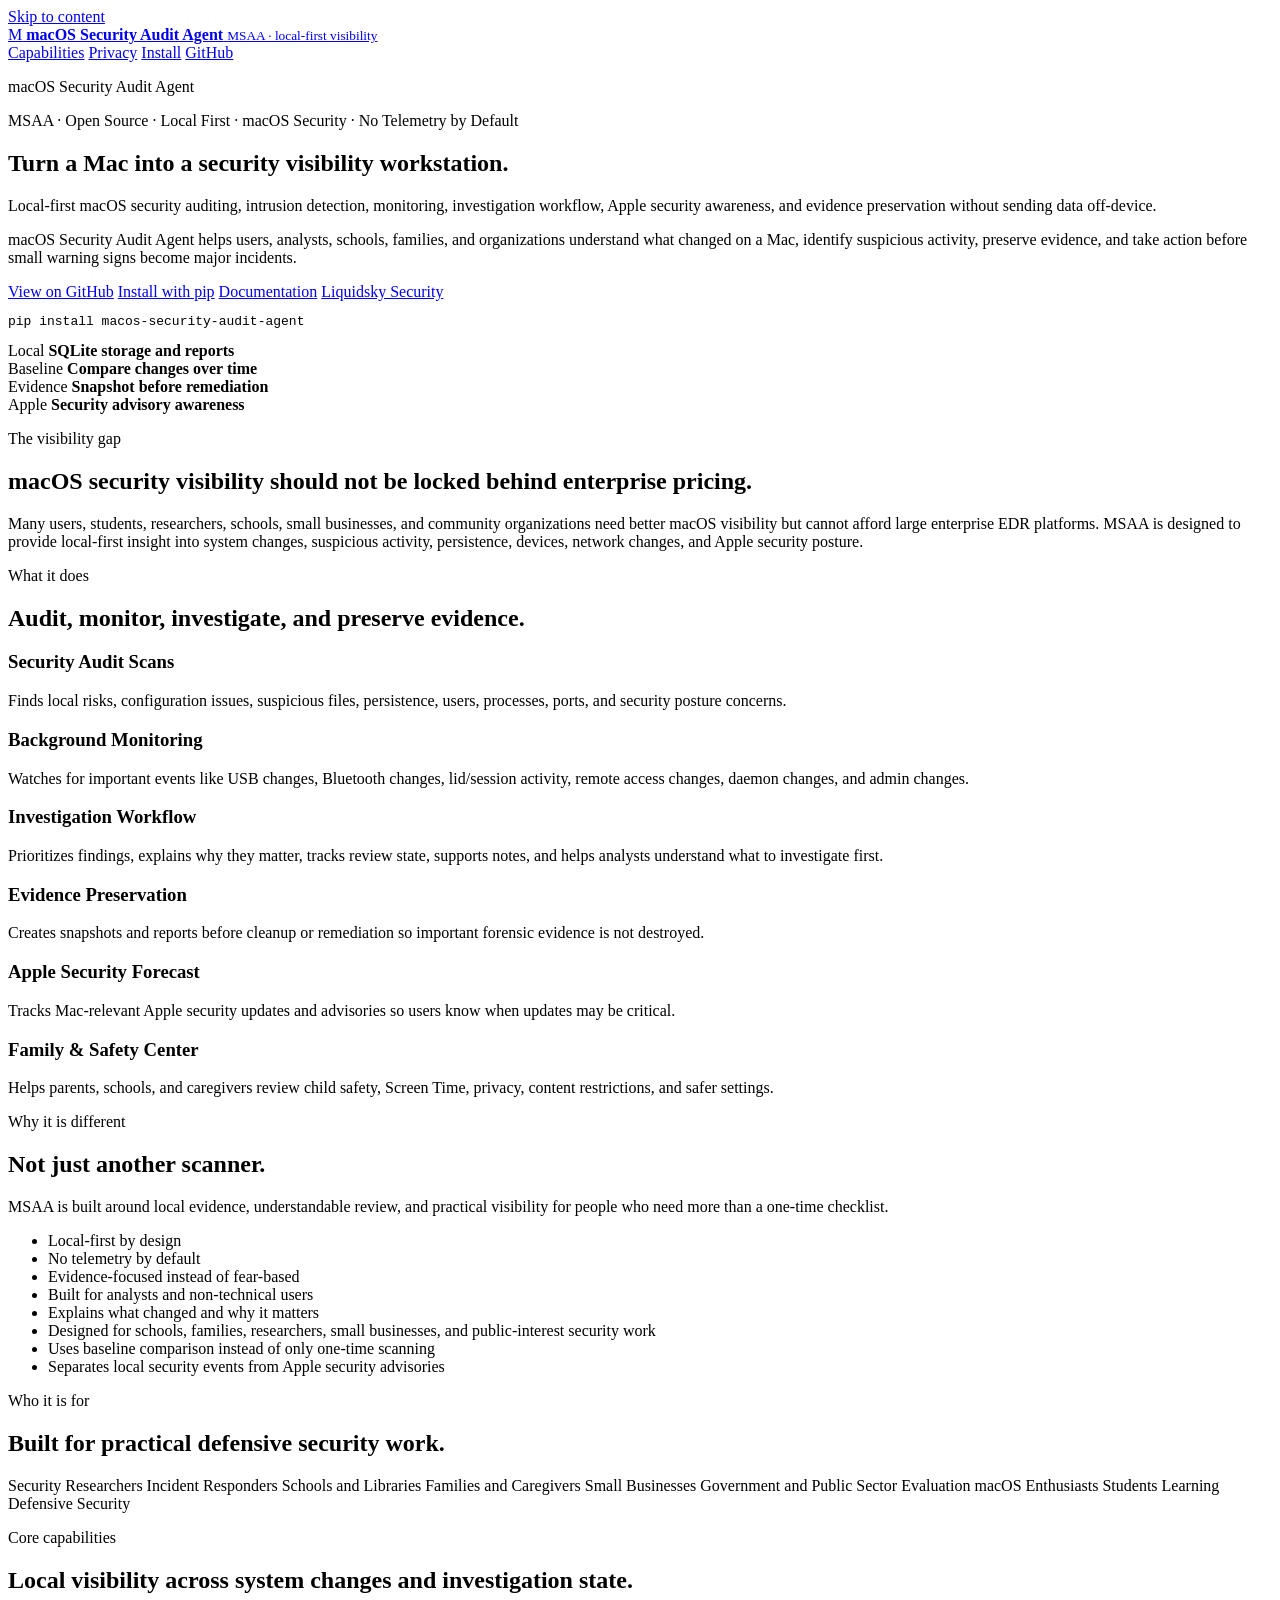
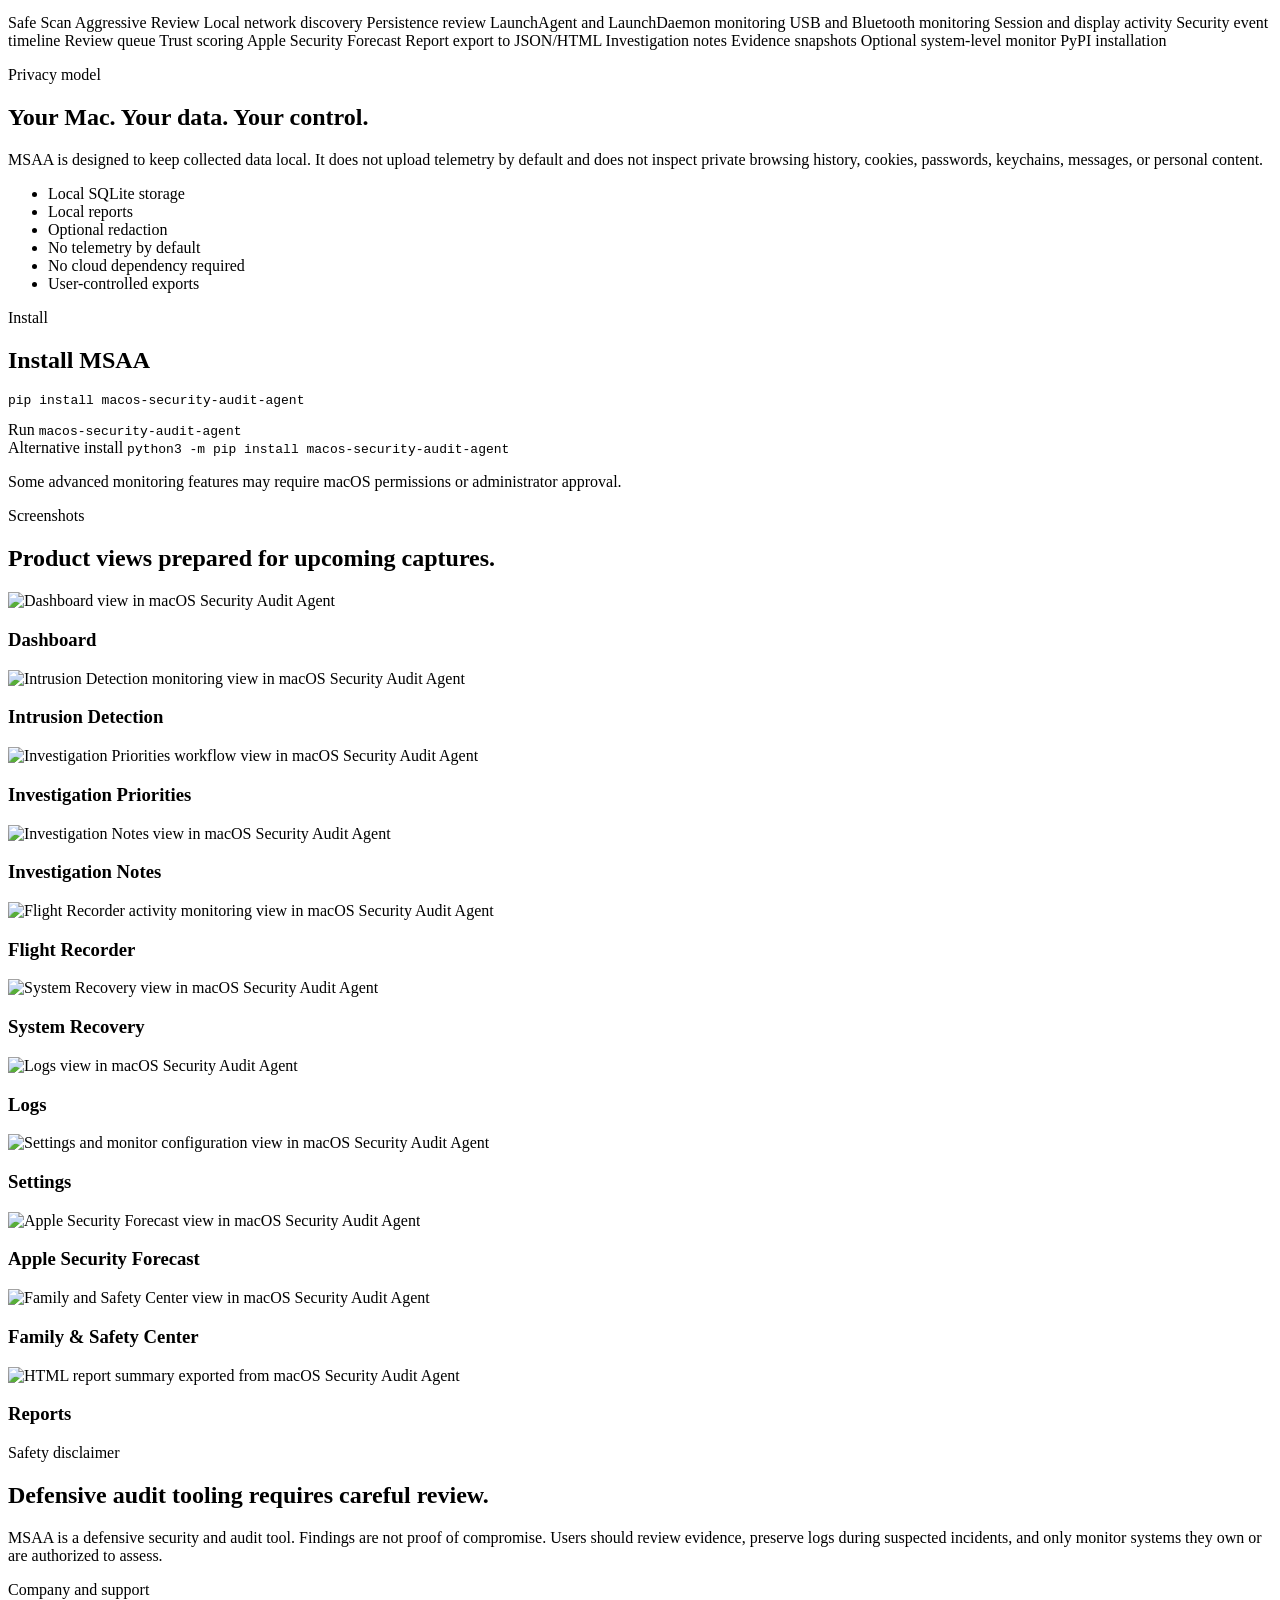
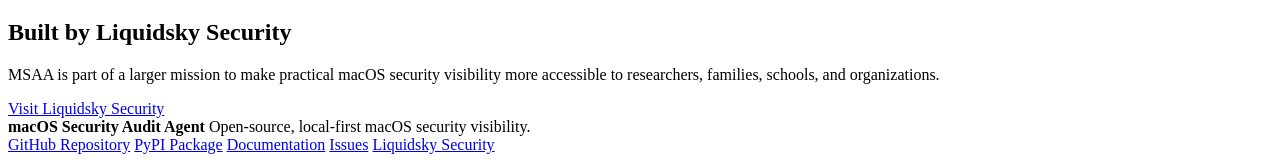
==== index.html @ 243c5421 "Add files via upload" ====
<!doctype html>
<html lang="en">
  <head>
    <meta charset="utf-8">
    <meta name="viewport" content="width=device-width, initial-scale=1">
    <title>macOS Security Audit Agent | Local-first macOS security monitoring and investigation</title>
    <meta name="description" content="macOS Security Audit Agent is an open-source local-first macOS security audit, monitoring, intrusion detection, and incident response tool for analysts, schools, families, researchers, and organizations.">
    <meta name="keywords" content="macOS security audit, macOS intrusion detection, macOS security monitoring, macOS incident response, macOS forensics, macOS EDR, Apple security forecast, Mac security tool, open source macOS security">
    <meta property="og:title" content="macOS Security Audit Agent | Local-first macOS security monitoring and investigation">
    <meta property="og:description" content="Open-source local-first macOS security audit, monitoring, intrusion detection, and investigation workflow for analysts, schools, families, researchers, and organizations.">
    <meta property="og:type" content="website">
    <meta property="og:url" content="https://fuzzlove.github.io/macOS-Audit-Agent/">
    <meta property="og:image" content="https://fuzzlove.github.io/macOS-Audit-Agent/assets/og-image-placeholder.png">
    <meta name="theme-color" content="#07111f">
    <link rel="stylesheet" href="assets/styles.css">
  </head>
  <body>
    <a class="skip-link" href="#main">Skip to content</a>

    <header class="site-header" aria-label="Primary">
      <nav class="nav">
        <a class="brand" href="#" aria-label="macOS Security Audit Agent home">
          <span class="brand-mark" aria-hidden="true">M</span>
          <span>
            <strong>macOS Security Audit Agent</strong>
            <small>MSAA · local-first visibility</small>
          </span>
        </a>
        <div class="nav-links" aria-label="Primary links">
          <a href="#capabilities">Capabilities</a>
          <a href="#privacy">Privacy</a>
          <a href="#install">Install</a>
          <a href="https://github.com/fuzzlove/macOS-Audit-Agent">GitHub</a>
        </div>
      </nav>
    </header>

    <main id="main">
      <section class="hero section">
        <div class="hero-grid">
          <div class="hero-copy">
            <p class="product-name">macOS Security Audit Agent</p>
            <p class="eyebrow">MSAA · Open Source · Local First · macOS Security · No Telemetry by Default</p>
            <h1>Turn a Mac into a security visibility workstation.</h1>
            <p class="subhook">Local-first macOS security auditing, intrusion detection, monitoring, investigation workflow, Apple security awareness, and evidence preservation without sending data off-device.</p>
            <p class="hero-text">macOS Security Audit Agent helps users, analysts, schools, families, and organizations understand what changed on a Mac, identify suspicious activity, preserve evidence, and take action before small warning signs become major incidents.</p>

            <div class="button-row" aria-label="Primary actions">
              <a class="button primary" href="https://github.com/fuzzlove/macOS-Audit-Agent">View on GitHub</a>
              <a class="button" href="#install">Install with pip</a>
              <a class="button" href="https://github.com/fuzzlove/macOS-Audit-Agent#readme">Documentation</a>
              <a class="button ghost" href="https://liquidskysecurity.com">Liquidsky Security</a>
            </div>
          </div>

          <aside class="hero-panel" aria-label="Install command and security summary">
            <div class="terminal">
              <div class="terminal-bar" aria-hidden="true">
                <span></span>
                <span></span>
                <span></span>
              </div>
              <pre><code>pip install macos-security-audit-agent</code></pre>
            </div>
            <div class="signal-grid" aria-label="Platform focus">
              <div>
                <span class="metric">Local</span>
                <strong>SQLite storage and reports</strong>
              </div>
              <div>
                <span class="metric">Baseline</span>
                <strong>Compare changes over time</strong>
              </div>
              <div>
                <span class="metric">Evidence</span>
                <strong>Snapshot before remediation</strong>
              </div>
              <div>
                <span class="metric">Apple</span>
                <strong>Security advisory awareness</strong>
              </div>
            </div>
          </aside>
        </div>
      </section>

      <section class="section problem">
        <div class="section-copy">
          <p class="section-kicker">The visibility gap</p>
          <h2>macOS security visibility should not be locked behind enterprise pricing.</h2>
          <p>Many users, students, researchers, schools, small businesses, and community organizations need better macOS visibility but cannot afford large enterprise EDR platforms. MSAA is designed to provide local-first insight into system changes, suspicious activity, persistence, devices, network changes, and Apple security posture.</p>
        </div>
      </section>

      <section class="section" id="what-it-does">
        <div class="section-heading">
          <p class="section-kicker">What it does</p>
          <h2>Audit, monitor, investigate, and preserve evidence.</h2>
        </div>
        <div class="card-grid feature-grid">
          <article class="card">
            <h3>Security Audit Scans</h3>
            <p>Finds local risks, configuration issues, suspicious files, persistence, users, processes, ports, and security posture concerns.</p>
          </article>
          <article class="card">
            <h3>Background Monitoring</h3>
            <p>Watches for important events like USB changes, Bluetooth changes, lid/session activity, remote access changes, daemon changes, and admin changes.</p>
          </article>
          <article class="card">
            <h3>Investigation Workflow</h3>
            <p>Prioritizes findings, explains why they matter, tracks review state, supports notes, and helps analysts understand what to investigate first.</p>
          </article>
          <article class="card">
            <h3>Evidence Preservation</h3>
            <p>Creates snapshots and reports before cleanup or remediation so important forensic evidence is not destroyed.</p>
          </article>
          <article class="card">
            <h3>Apple Security Forecast</h3>
            <p>Tracks Mac-relevant Apple security updates and advisories so users know when updates may be critical.</p>
          </article>
          <article class="card">
            <h3>Family &amp; Safety Center</h3>
            <p>Helps parents, schools, and caregivers review child safety, Screen Time, privacy, content restrictions, and safer settings.</p>
          </article>
        </div>
      </section>

      <section class="section split-section" id="different">
        <div class="section-copy">
          <p class="section-kicker">Why it is different</p>
          <h2>Not just another scanner.</h2>
          <p>MSAA is built around local evidence, understandable review, and practical visibility for people who need more than a one-time checklist.</p>
        </div>
        <ul class="check-list">
          <li>Local-first by design</li>
          <li>No telemetry by default</li>
          <li>Evidence-focused instead of fear-based</li>
          <li>Built for analysts and non-technical users</li>
          <li>Explains what changed and why it matters</li>
          <li>Designed for schools, families, researchers, small businesses, and public-interest security work</li>
          <li>Uses baseline comparison instead of only one-time scanning</li>
          <li>Separates local security events from Apple security advisories</li>
        </ul>
      </section>

      <section class="section" id="use-cases">
        <div class="section-heading">
          <p class="section-kicker">Who it is for</p>
          <h2>Built for practical defensive security work.</h2>
        </div>
        <div class="use-case-grid">
          <span>Security Researchers</span>
          <span>Incident Responders</span>
          <span>Schools and Libraries</span>
          <span>Families and Caregivers</span>
          <span>Small Businesses</span>
          <span>Government and Public Sector Evaluation</span>
          <span>macOS Enthusiasts</span>
          <span>Students Learning Defensive Security</span>
        </div>
      </section>

      <section class="section capabilities" id="capabilities">
        <div class="section-heading">
          <p class="section-kicker">Core capabilities</p>
          <h2>Local visibility across system changes and investigation state.</h2>
        </div>
        <div class="capability-list">
          <span>Safe Scan</span>
          <span>Aggressive Review</span>
          <span>Local network discovery</span>
          <span>Persistence review</span>
          <span>LaunchAgent and LaunchDaemon monitoring</span>
          <span>USB and Bluetooth monitoring</span>
          <span>Session and display activity</span>
          <span>Security event timeline</span>
          <span>Review queue</span>
          <span>Trust scoring</span>
          <span>Apple Security Forecast</span>
          <span>Report export to JSON/HTML</span>
          <span>Investigation notes</span>
          <span>Evidence snapshots</span>
          <span>Optional system-level monitor</span>
          <span>PyPI installation</span>
        </div>
      </section>

      <section class="section privacy" id="privacy">
        <div class="section-copy">
          <p class="section-kicker">Privacy model</p>
          <h2>Your Mac. Your data. Your control.</h2>
          <p>MSAA is designed to keep collected data local. It does not upload telemetry by default and does not inspect private browsing history, cookies, passwords, keychains, messages, or personal content.</p>
        </div>
        <ul class="privacy-list" aria-label="Privacy features">
          <li>Local SQLite storage</li>
          <li>Local reports</li>
          <li>Optional redaction</li>
          <li>No telemetry by default</li>
          <li>No cloud dependency required</li>
          <li>User-controlled exports</li>
        </ul>
      </section>

      <section class="section install" id="install">
        <div class="section-heading">
          <p class="section-kicker">Install</p>
          <h2>Install MSAA</h2>
        </div>
        <div class="install-grid">
          <div class="terminal large">
            <div class="terminal-bar" aria-hidden="true">
              <span></span>
              <span></span>
              <span></span>
            </div>
            <pre><code>pip install macos-security-audit-agent</code></pre>
          </div>
          <div class="command-stack">
            <div>
              <span>Run</span>
              <code>macos-security-audit-agent</code>
            </div>
            <div>
              <span>Alternative install</span>
              <code>python3 -m pip install macos-security-audit-agent</code>
            </div>
            <p>Some advanced monitoring features may require macOS permissions or administrator approval.</p>
          </div>
        </div>
      </section>

      <section class="section" id="screenshots">
        <div class="section-heading">
          <p class="section-kicker">Screenshots</p>
          <h2>Product views prepared for upcoming captures.</h2>
        </div>
        <div class="screenshot-grid">
          <article class="screenshot-card">
            <div class="screenshot-frame real-shot">
              <img src="assets/images/dashboard.png" alt="Dashboard view in macOS Security Audit Agent">
            </div>
            <h3>Dashboard</h3>
          </article>
          <article class="screenshot-card">
            <div class="screenshot-frame real-shot">
              <img src="assets/images/intrusion-detection.png" alt="Intrusion Detection monitoring view in macOS Security Audit Agent">
            </div>
            <h3>Intrusion Detection</h3>
          </article>
          <article class="screenshot-card">
            <div class="screenshot-frame real-shot">
              <img src="assets/images/investigation-priorities.png" alt="Investigation Priorities workflow view in macOS Security Audit Agent">
            </div>
            <h3>Investigation Priorities</h3>
          </article>
          <article class="screenshot-card">
            <div class="screenshot-frame real-shot">
              <img src="assets/images/investigation-notes.png" alt="Investigation Notes view in macOS Security Audit Agent">
            </div>
            <h3>Investigation Notes</h3>
          </article>
          <article class="screenshot-card">
            <div class="screenshot-frame real-shot">
              <img src="assets/images/flight-recorder.png" alt="Flight Recorder activity monitoring view in macOS Security Audit Agent">
            </div>
            <h3>Flight Recorder</h3>
          </article>
          <article class="screenshot-card">
            <div class="screenshot-frame real-shot">
              <img src="assets/images/system-recovery.png" alt="System Recovery view in macOS Security Audit Agent">
            </div>
            <h3>System Recovery</h3>
          </article>
          <article class="screenshot-card">
            <div class="screenshot-frame real-shot">
              <img src="assets/images/logs.png" alt="Logs view in macOS Security Audit Agent">
            </div>
            <h3>Logs</h3>
          </article>
          <article class="screenshot-card">
            <div class="screenshot-frame real-shot">
              <img src="assets/images/settings.png" alt="Settings and monitor configuration view in macOS Security Audit Agent">
            </div>
            <h3>Settings</h3>
          </article>
          <article class="screenshot-card">
            <div class="screenshot-frame real-shot">
              <img src="assets/images/apple-security-forecast.png" alt="Apple Security Forecast view in macOS Security Audit Agent">
            </div>
            <h3>Apple Security Forecast</h3>
          </article>
          <article class="screenshot-card">
            <div class="screenshot-frame real-shot">
              <img src="assets/images/family-safety-center.png" alt="Family and Safety Center view in macOS Security Audit Agent">
            </div>
            <h3>Family &amp; Safety Center</h3>
          </article>
          <article class="screenshot-card">
            <div class="screenshot-frame real-shot">
              <img src="assets/images/report.png" alt="HTML report summary exported from macOS Security Audit Agent">
            </div>
            <h3>Reports</h3>
          </article>
        </div>
      </section>

      <section class="section disclaimer" id="safety">
        <div>
          <p class="section-kicker">Safety disclaimer</p>
          <h2>Defensive audit tooling requires careful review.</h2>
        </div>
        <p>MSAA is a defensive security and audit tool. Findings are not proof of compromise. Users should review evidence, preserve logs during suspected incidents, and only monitor systems they own or are authorized to assess.</p>
      </section>

      <section class="section company">
        <div class="section-copy">
          <p class="section-kicker">Company and support</p>
          <h2>Built by Liquidsky Security</h2>
          <p>MSAA is part of a larger mission to make practical macOS security visibility more accessible to researchers, families, schools, and organizations.</p>
          <a class="button primary" href="https://liquidskysecurity.com">Visit Liquidsky Security</a>
        </div>
      </section>
    </main>

    <footer class="footer">
      <div>
        <strong>macOS Security Audit Agent</strong>
        <span>Open-source, local-first macOS security visibility.</span>
      </div>
      <nav aria-label="Footer links">
        <a href="https://github.com/fuzzlove/macOS-Audit-Agent">GitHub Repository</a>
        <a href="https://pypi.org/project/macos-security-audit-agent/">PyPI Package</a>
        <a href="https://github.com/fuzzlove/macOS-Audit-Agent#readme">Documentation</a>
        <a href="https://github.com/fuzzlove/macOS-Audit-Agent/issues">Issues</a>
        <a href="https://liquidskysecurity.com">Liquidsky Security</a>
      </nav>
    </footer>
  </body>
</html>
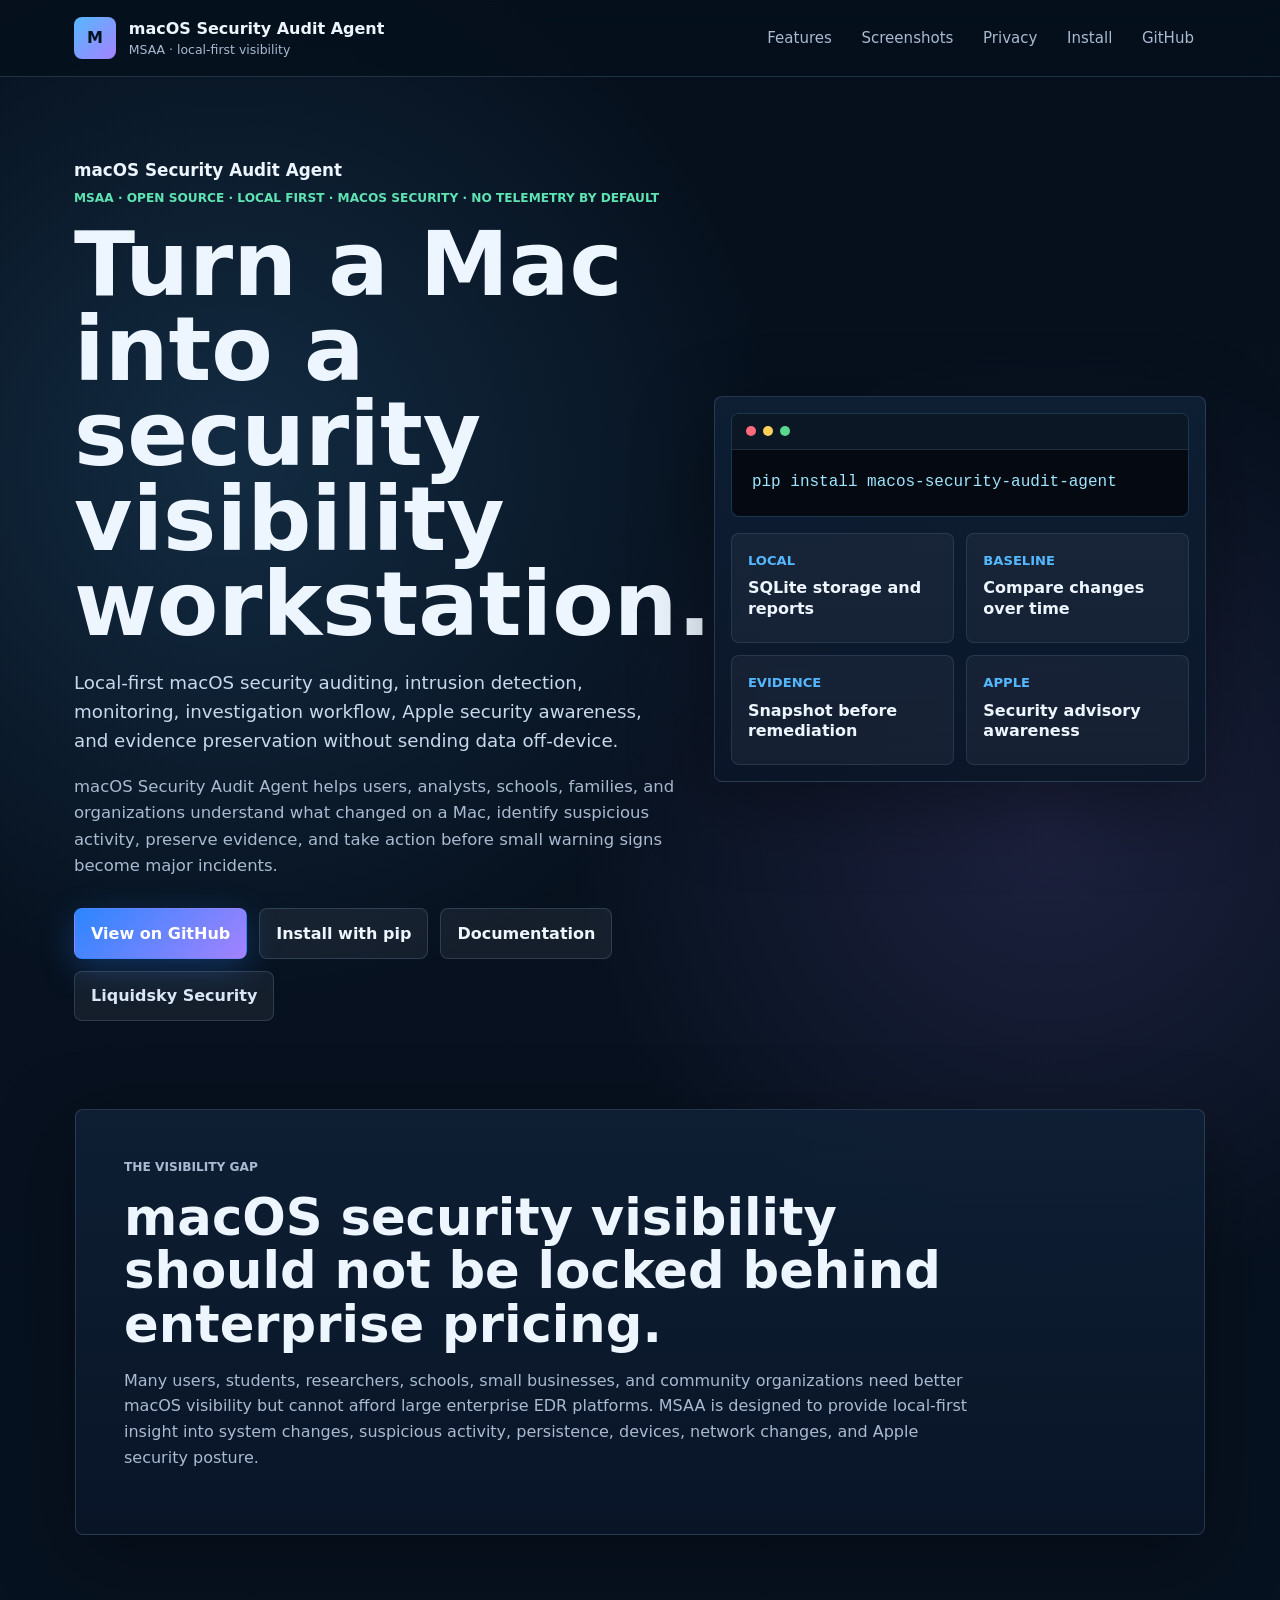
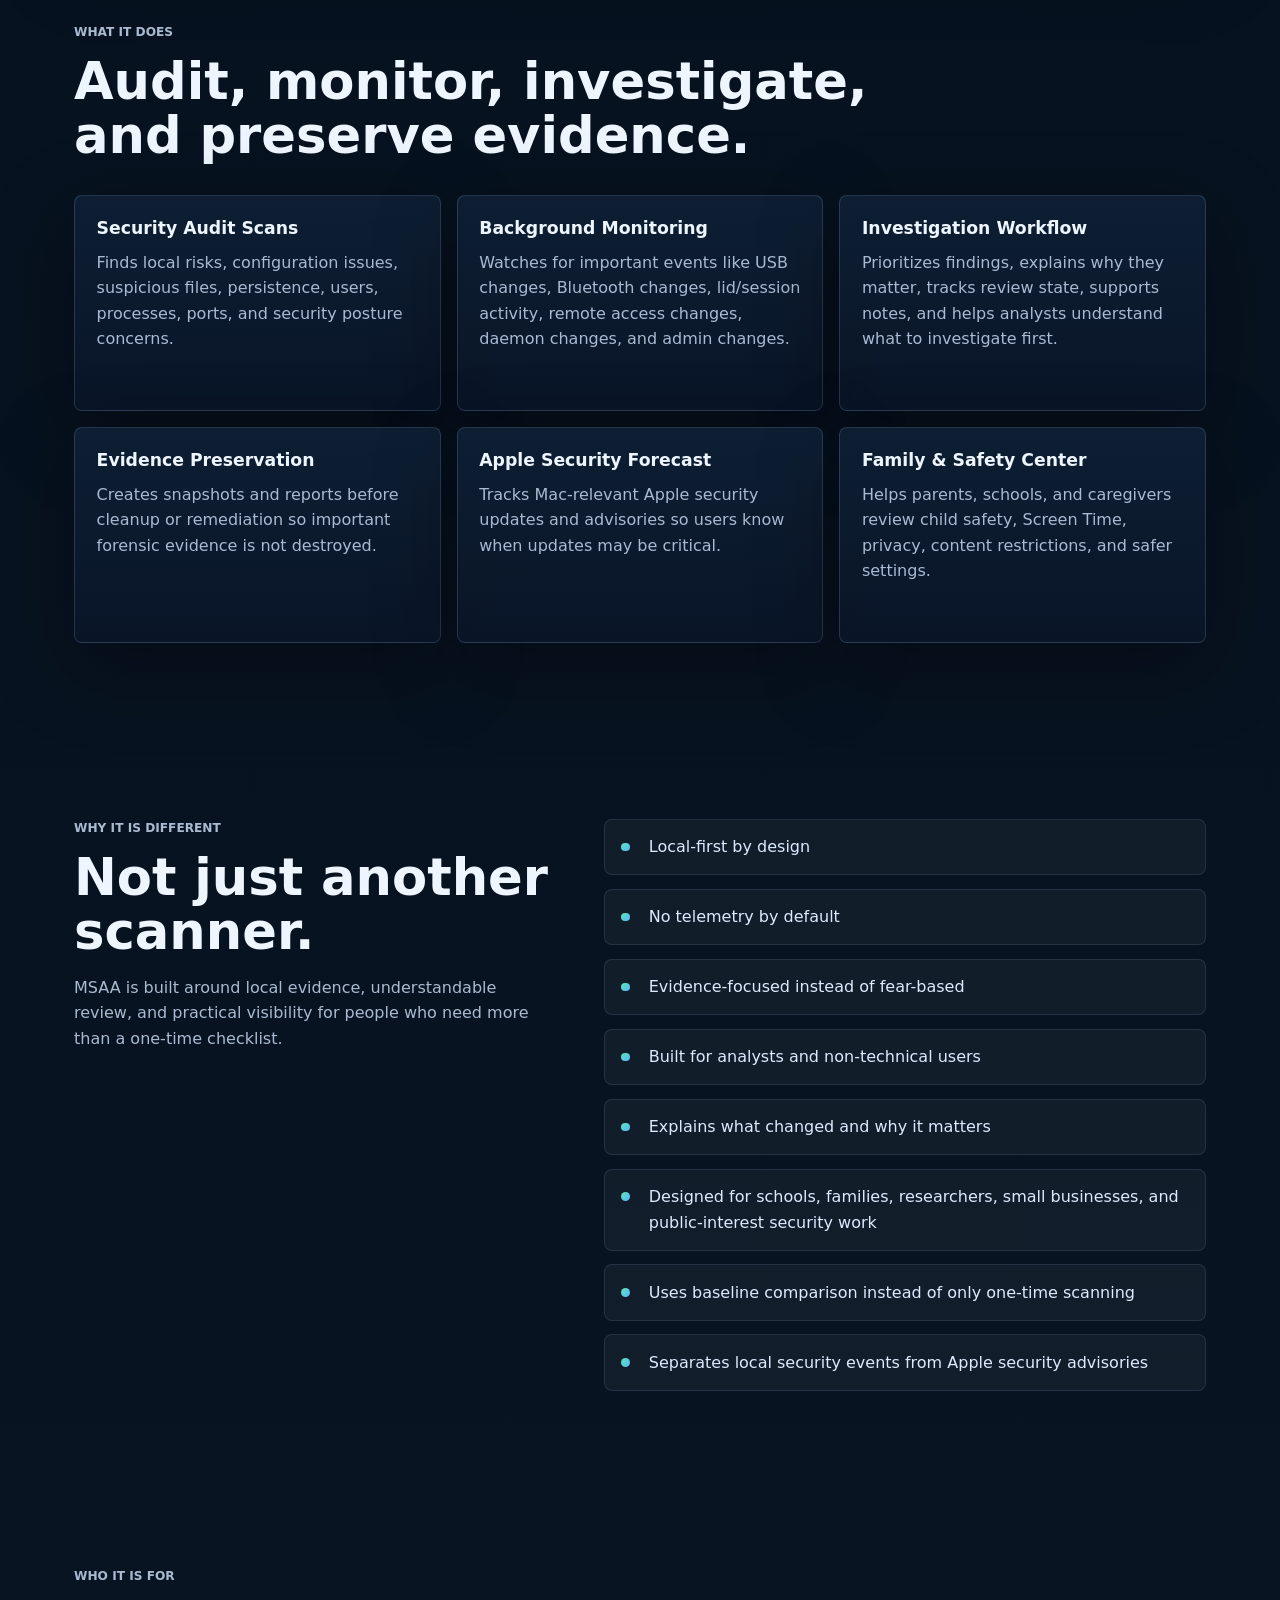
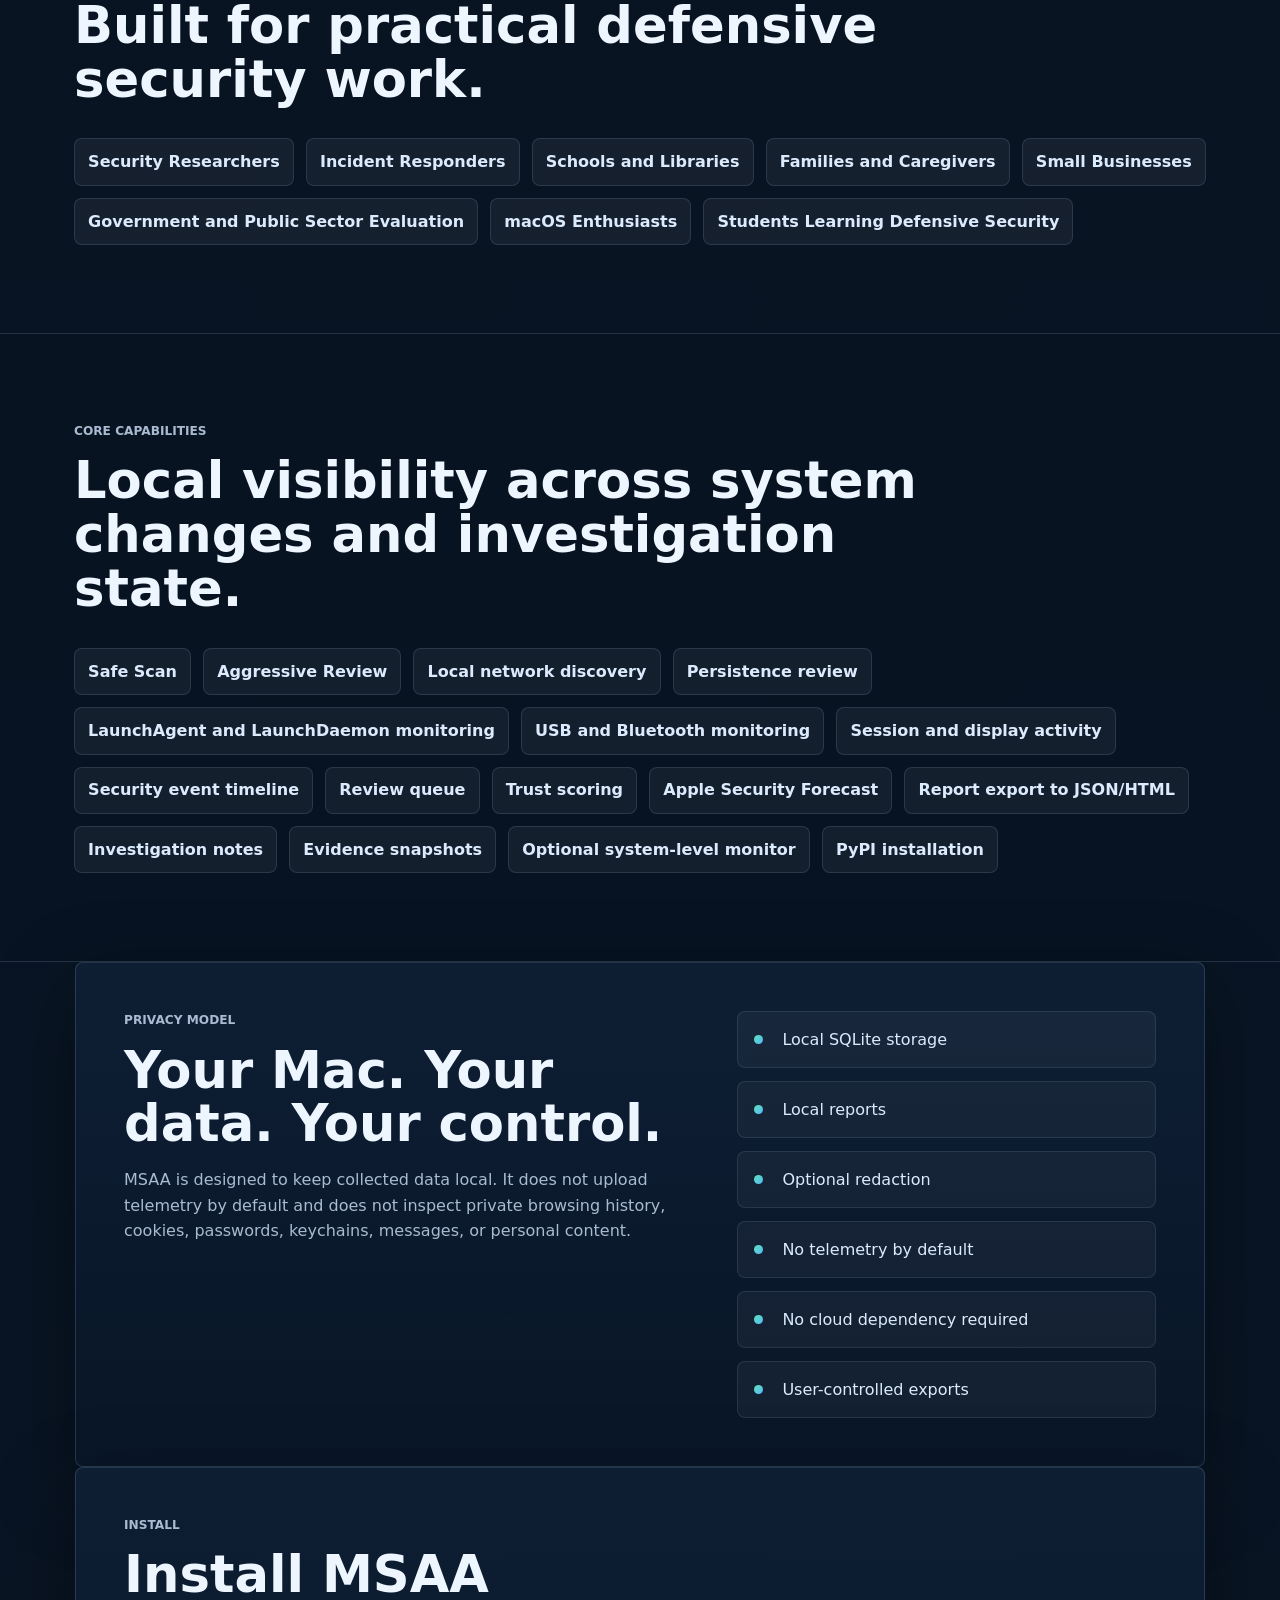
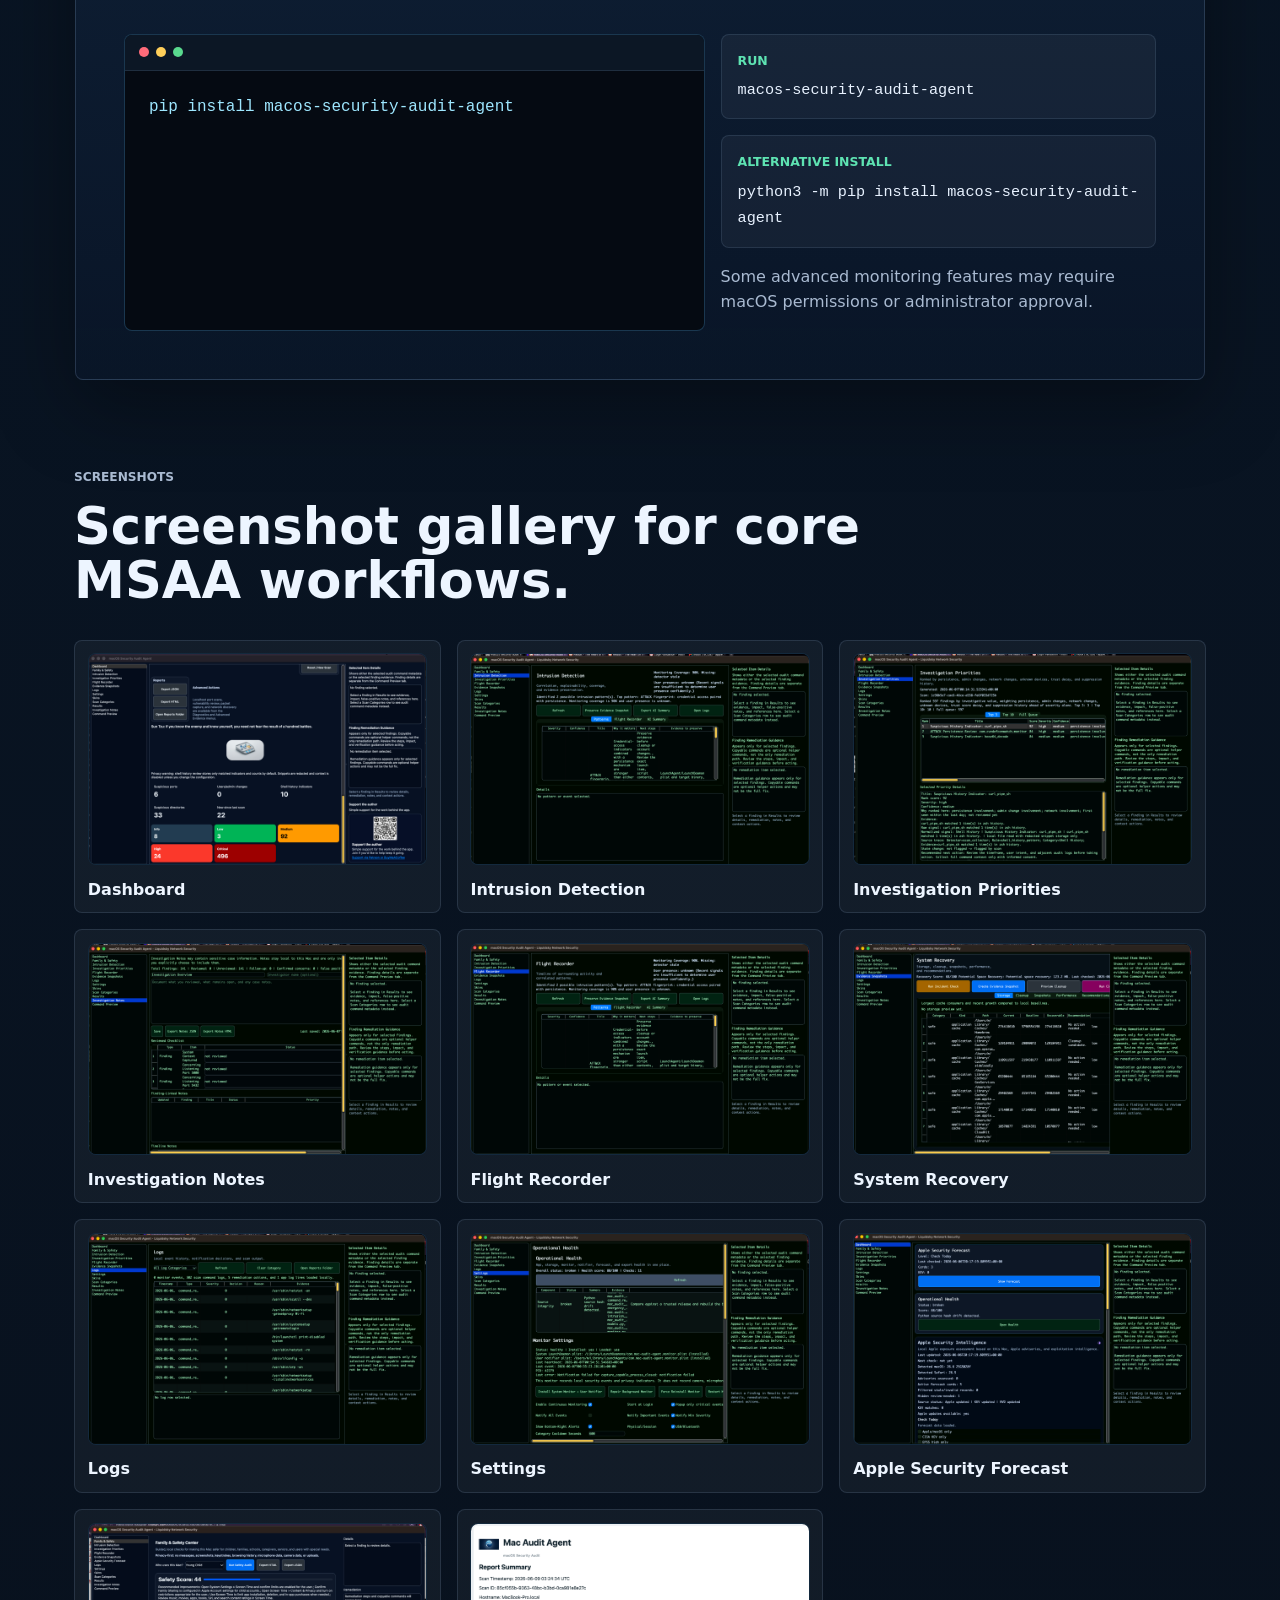
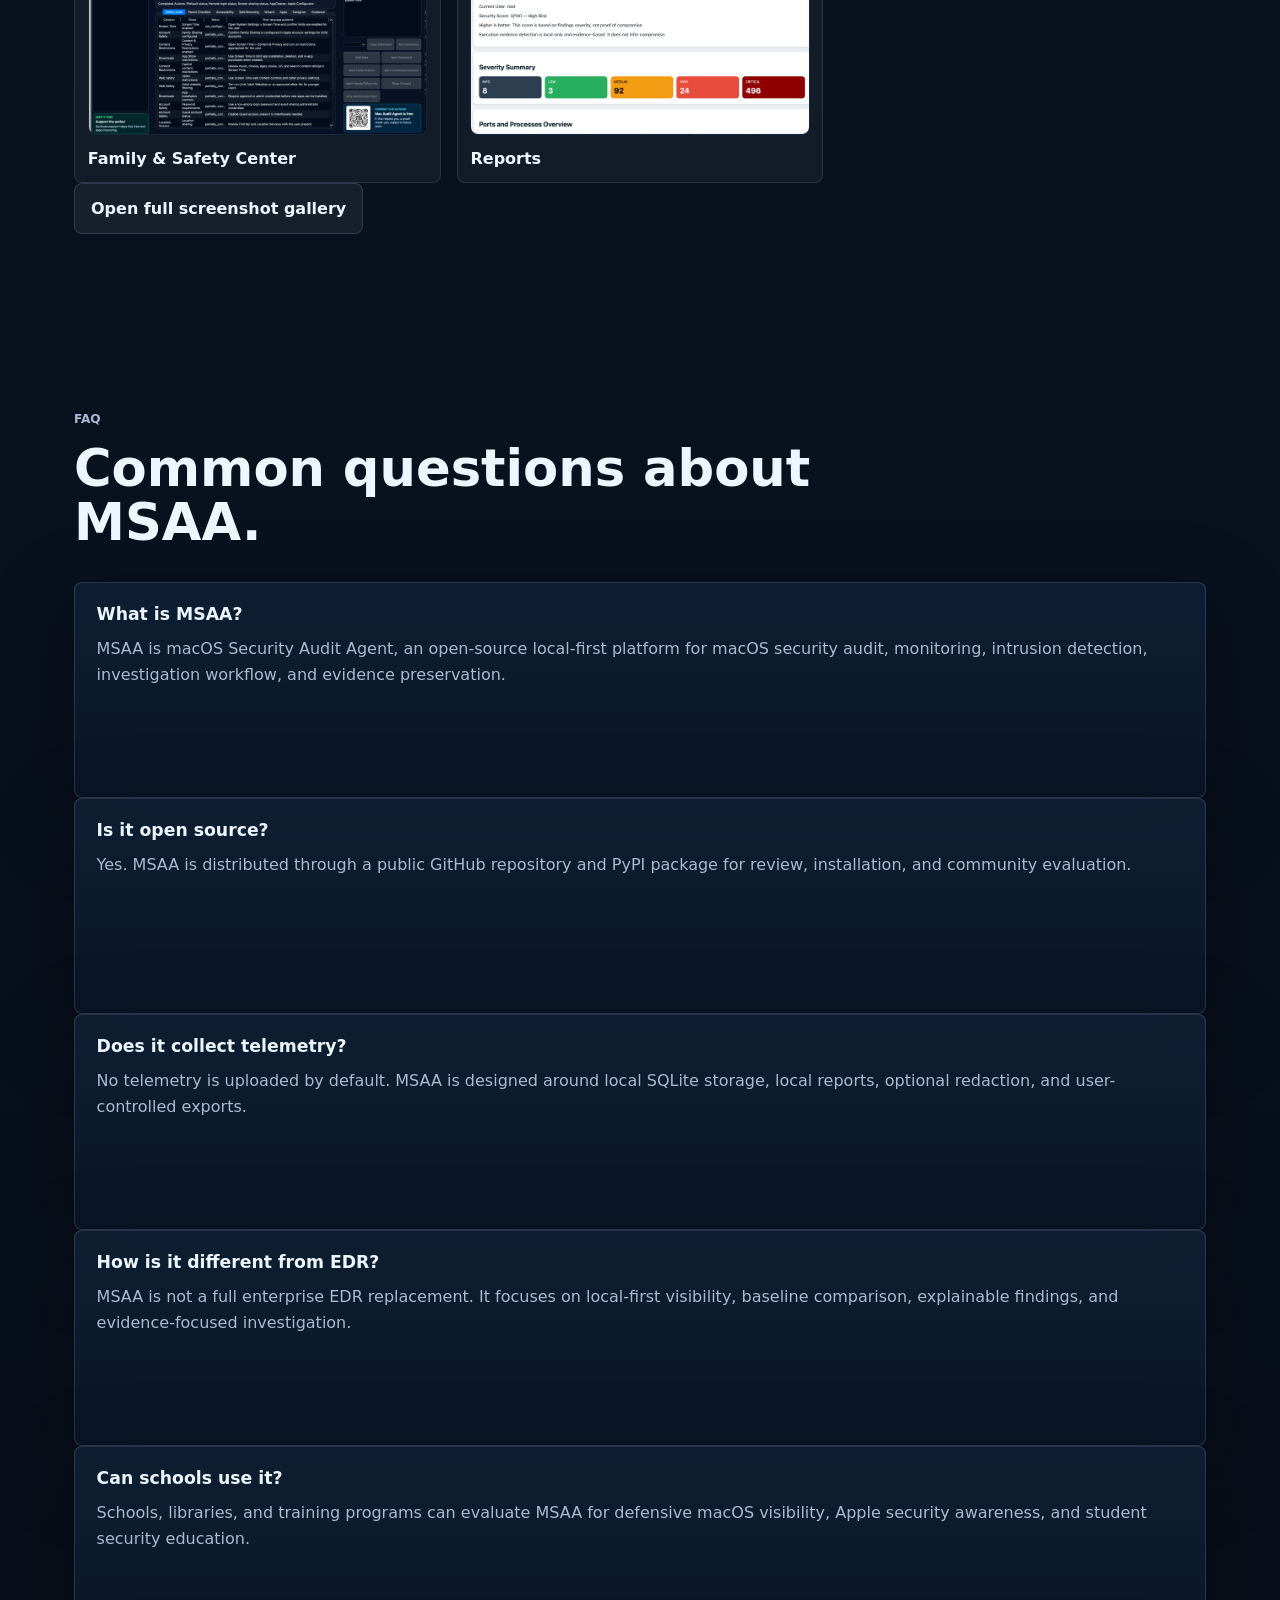
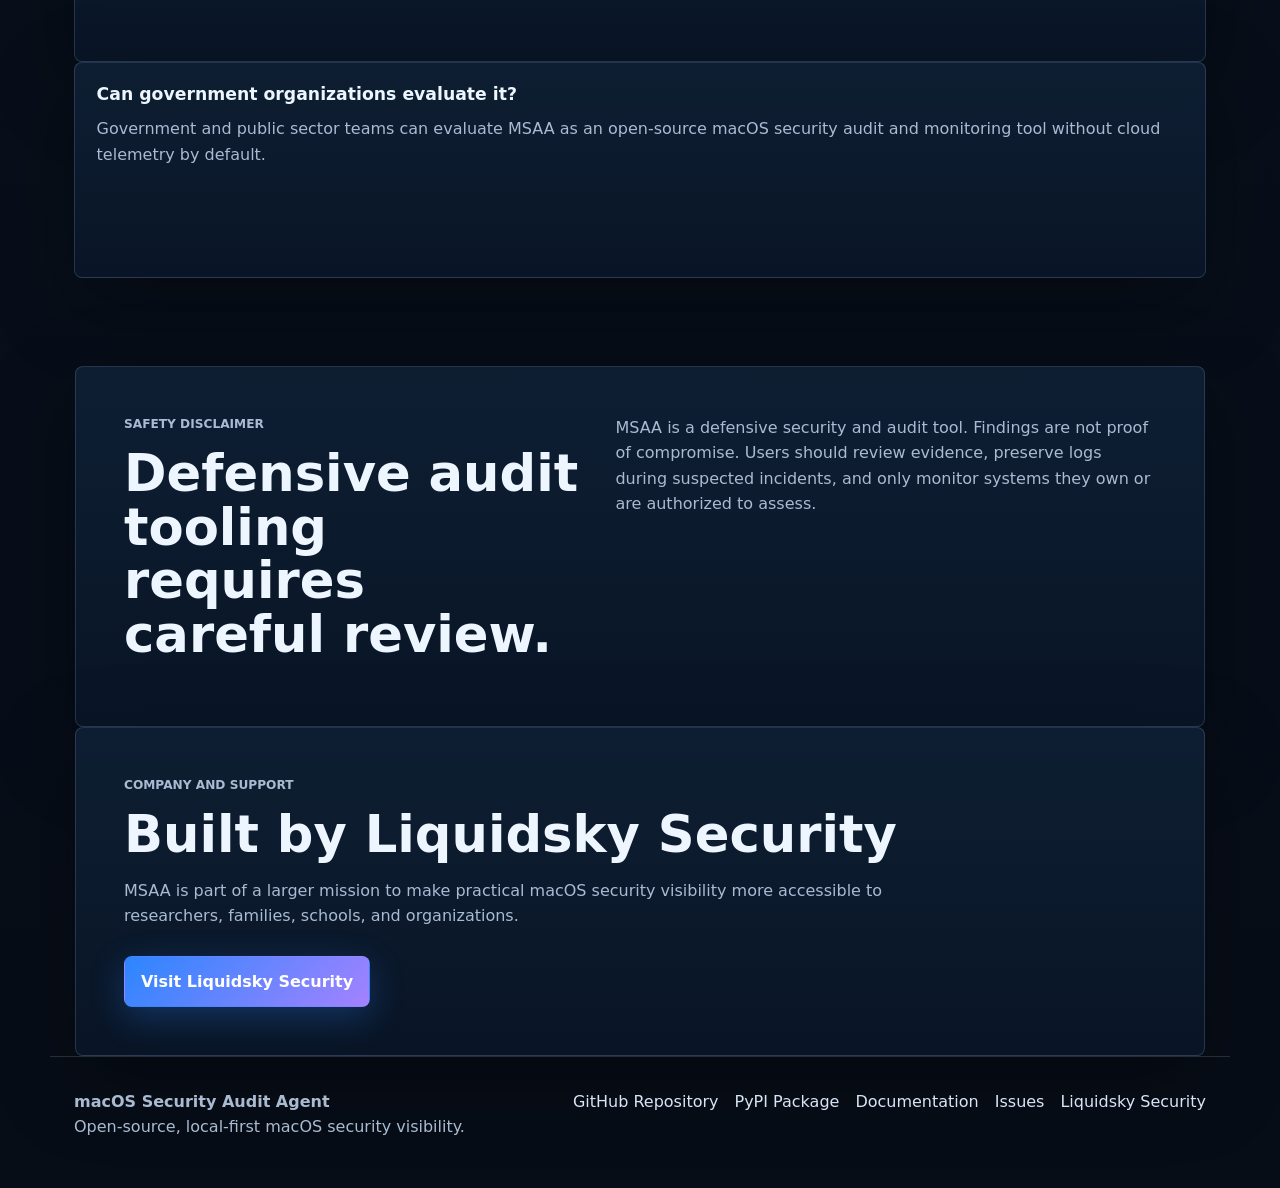
==== commit f506cb46: "Add files via upload" ====
--- a/index.html
+++ b/index.html
@@ -5,14 +5,105 @@
     <meta name="viewport" content="width=device-width, initial-scale=1">
     <title>macOS Security Audit Agent | Local-first macOS security monitoring and investigation</title>
     <meta name="description" content="macOS Security Audit Agent is an open-source local-first macOS security audit, monitoring, intrusion detection, and incident response tool for analysts, schools, families, researchers, and organizations.">
-    <meta name="keywords" content="macOS security audit, macOS intrusion detection, macOS security monitoring, macOS incident response, macOS forensics, macOS EDR, Apple security forecast, Mac security tool, open source macOS security">
+    <meta name="keywords" content="macOS intrusion detection, macOS security monitoring, macOS security audit, macOS incident response, macOS EDR alternative, Apple security monitoring, macOS persistence detection, macOS forensics, Apple security forecast, Mac security tool, open source macOS security">
+    <link rel="canonical" href="https://fuzzlove.github.io/macOS-Audit-Agent/">
     <meta property="og:title" content="macOS Security Audit Agent | Local-first macOS security monitoring and investigation">
     <meta property="og:description" content="Open-source local-first macOS security audit, monitoring, intrusion detection, and investigation workflow for analysts, schools, families, researchers, and organizations.">
     <meta property="og:type" content="website">
     <meta property="og:url" content="https://fuzzlove.github.io/macOS-Audit-Agent/">
-    <meta property="og:image" content="https://fuzzlove.github.io/macOS-Audit-Agent/assets/og-image-placeholder.png">
+    <meta property="og:image" content="https://fuzzlove.github.io/macOS-Audit-Agent/assets/images/dashboard.png">
+    <meta property="og:site_name" content="macOS Security Audit Agent">
+    <meta name="twitter:card" content="summary_large_image">
+    <meta name="twitter:title" content="macOS Security Audit Agent | Local-first macOS security monitoring and investigation">
+    <meta name="twitter:description" content="Turn a Mac into a security visibility workstation with open-source macOS auditing, monitoring, investigation, and evidence preservation.">
+    <meta name="twitter:image" content="https://fuzzlove.github.io/macOS-Audit-Agent/assets/images/dashboard.png">
     <meta name="theme-color" content="#07111f">
     <link rel="stylesheet" href="assets/styles.css">
+    <script type="application/ld+json">
+      {
+        "@context": "https://schema.org",
+        "@type": "SoftwareApplication",
+        "name": "macOS Security Audit Agent",
+        "alternateName": "MSAA",
+        "applicationCategory": "SecurityApplication",
+        "operatingSystem": "macOS",
+        "softwareVersion": "Open source",
+        "description": "macOS Security Audit Agent is an open-source local-first macOS security audit, monitoring, intrusion detection, and incident response tool for analysts, schools, families, researchers, and organizations.",
+        "url": "https://fuzzlove.github.io/macOS-Audit-Agent/",
+        "downloadUrl": "https://pypi.org/project/macos-security-audit-agent/",
+        "installUrl": "https://pypi.org/project/macos-security-audit-agent/",
+        "codeRepository": "https://github.com/fuzzlove/macOS-Audit-Agent",
+        "image": "https://fuzzlove.github.io/macOS-Audit-Agent/assets/images/dashboard.png",
+        "isAccessibleForFree": true,
+        "license": "https://github.com/fuzzlove/macOS-Audit-Agent",
+        "publisher": {
+          "@type": "Organization",
+          "name": "Liquidsky Security",
+          "url": "https://liquidskysecurity.com"
+        },
+        "offers": {
+          "@type": "Offer",
+          "price": "0",
+          "priceCurrency": "USD"
+        }
+      }
+    </script>
+    <script type="application/ld+json">
+      {
+        "@context": "https://schema.org",
+        "@type": "FAQPage",
+        "mainEntity": [
+          {
+            "@type": "Question",
+            "name": "What is MSAA?",
+            "acceptedAnswer": {
+              "@type": "Answer",
+              "text": "MSAA, or macOS Security Audit Agent, is an open-source local-first platform for macOS security auditing, monitoring, intrusion detection, investigation workflow, and evidence preservation."
+            }
+          },
+          {
+            "@type": "Question",
+            "name": "Is it open source?",
+            "acceptedAnswer": {
+              "@type": "Answer",
+              "text": "Yes. MSAA is published as an open-source project with a public GitHub repository and PyPI package."
+            }
+          },
+          {
+            "@type": "Question",
+            "name": "Does it collect telemetry?",
+            "acceptedAnswer": {
+              "@type": "Answer",
+              "text": "MSAA is local-first and does not upload telemetry by default. Reports, notes, and local storage remain under user control."
+            }
+          },
+          {
+            "@type": "Question",
+            "name": "How is it different from EDR?",
+            "acceptedAnswer": {
+              "@type": "Answer",
+              "text": "MSAA is not positioned as a full enterprise EDR replacement. It focuses on local-first visibility, baseline comparison, explainable findings, evidence snapshots, and practical investigation workflows."
+            }
+          },
+          {
+            "@type": "Question",
+            "name": "Can schools use it?",
+            "acceptedAnswer": {
+              "@type": "Answer",
+              "text": "Schools, libraries, and learning programs can evaluate MSAA for defensive macOS security visibility, safety review, and student security education on systems they own or are authorized to assess."
+            }
+          },
+          {
+            "@type": "Question",
+            "name": "Can government organizations evaluate it?",
+            "acceptedAnswer": {
+              "@type": "Answer",
+              "text": "Government and public sector teams can evaluate MSAA as an open-source, local-first macOS audit and monitoring tool without a cloud telemetry dependency by default."
+            }
+          }
+        ]
+      }
+    </script>
   </head>
   <body>
     <a class="skip-link" href="#main">Skip to content</a>
@@ -27,9 +118,10 @@
           </span>
         </a>
         <div class="nav-links" aria-label="Primary links">
-          <a href="#capabilities">Capabilities</a>
-          <a href="#privacy">Privacy</a>
-          <a href="#install">Install</a>
+          <a href="features.html">Features</a>
+          <a href="screenshots.html">Screenshots</a>
+          <a href="privacy.html">Privacy</a>
+          <a href="install.html">Install</a>
           <a href="https://github.com/fuzzlove/macOS-Audit-Agent">GitHub</a>
         </div>
       </nav>
@@ -232,7 +324,7 @@
       <section class="section" id="screenshots">
         <div class="section-heading">
           <p class="section-kicker">Screenshots</p>
-          <h2>Product views prepared for upcoming captures.</h2>
+          <h2>Screenshot gallery for core MSAA workflows.</h2>
         </div>
         <div class="screenshot-grid">
           <article class="screenshot-card">
@@ -300,6 +392,42 @@
               <img src="assets/images/report.png" alt="HTML report summary exported from macOS Security Audit Agent">
             </div>
             <h3>Reports</h3>
+          </article>
+        </div>
+        <div class="section-action">
+          <a class="button" href="screenshots.html">Open full screenshot gallery</a>
+        </div>
+      </section>
+
+      <section class="section faq" id="faq">
+        <div class="section-heading">
+          <p class="section-kicker">FAQ</p>
+          <h2>Common questions about MSAA.</h2>
+        </div>
+        <div class="faq-grid">
+          <article class="card">
+            <h3>What is MSAA?</h3>
+            <p>MSAA is macOS Security Audit Agent, an open-source local-first platform for macOS security audit, monitoring, intrusion detection, investigation workflow, and evidence preservation.</p>
+          </article>
+          <article class="card">
+            <h3>Is it open source?</h3>
+            <p>Yes. MSAA is distributed through a public GitHub repository and PyPI package for review, installation, and community evaluation.</p>
+          </article>
+          <article class="card">
+            <h3>Does it collect telemetry?</h3>
+            <p>No telemetry is uploaded by default. MSAA is designed around local SQLite storage, local reports, optional redaction, and user-controlled exports.</p>
+          </article>
+          <article class="card">
+            <h3>How is it different from EDR?</h3>
+            <p>MSAA is not a full enterprise EDR replacement. It focuses on local-first visibility, baseline comparison, explainable findings, and evidence-focused investigation.</p>
+          </article>
+          <article class="card">
+            <h3>Can schools use it?</h3>
+            <p>Schools, libraries, and training programs can evaluate MSAA for defensive macOS visibility, Apple security awareness, and student security education.</p>
+          </article>
+          <article class="card">
+            <h3>Can government organizations evaluate it?</h3>
+            <p>Government and public sector teams can evaluate MSAA as an open-source macOS security audit and monitoring tool without cloud telemetry by default.</p>
           </article>
         </div>
       </section>
--- a/assets/styles.css
+++ b/assets/styles.css
@@ -0,0 +1,678 @@
+:root {
+  color-scheme: dark;
+  --bg: #06101d;
+  --bg-2: #0a1628;
+  --panel: #0f2035;
+  --panel-2: #122842;
+  --line: rgba(151, 180, 219, 0.2);
+  --text: #edf5ff;
+  --muted: #a9bad1;
+  --soft: #d7e5f7;
+  --blue: #55b8ff;
+  --blue-2: #2b86ff;
+  --violet: #a482ff;
+  --green: #5ee3b2;
+  --shadow: 0 24px 80px rgba(0, 0, 0, 0.35);
+}
+
+* {
+  box-sizing: border-box;
+}
+
+html {
+  scroll-behavior: smooth;
+}
+
+body {
+  margin: 0;
+  background:
+    radial-gradient(circle at 18% 5%, rgba(85, 184, 255, 0.16), transparent 34rem),
+    radial-gradient(circle at 82% 9%, rgba(164, 130, 255, 0.14), transparent 30rem),
+    linear-gradient(180deg, #06101d 0%, #091524 48%, #070d17 100%);
+  color: var(--text);
+  font-family: Inter, ui-sans-serif, system-ui, -apple-system, BlinkMacSystemFont, "Segoe UI", sans-serif;
+  line-height: 1.6;
+  min-width: 320px;
+}
+
+a {
+  color: inherit;
+  text-decoration: none;
+}
+
+.skip-link {
+  background: var(--text);
+  color: var(--bg);
+  left: 1rem;
+  padding: 0.65rem 0.9rem;
+  position: absolute;
+  top: -4rem;
+  z-index: 10;
+}
+
+.skip-link:focus {
+  top: 1rem;
+}
+
+.site-header {
+  backdrop-filter: blur(18px);
+  background: rgba(6, 16, 29, 0.82);
+  border-bottom: 1px solid var(--line);
+  position: sticky;
+  top: 0;
+  z-index: 5;
+}
+
+.nav {
+  align-items: center;
+  display: flex;
+  gap: 1.5rem;
+  justify-content: space-between;
+  margin: 0 auto;
+  max-width: 1180px;
+  min-height: 76px;
+  padding: 0 1.5rem;
+}
+
+.brand {
+  align-items: center;
+  display: inline-flex;
+  gap: 0.8rem;
+  min-width: 0;
+}
+
+.brand-mark {
+  align-items: center;
+  background: linear-gradient(135deg, var(--blue), var(--violet));
+  border-radius: 8px;
+  color: #04111f;
+  display: inline-flex;
+  font-weight: 900;
+  height: 42px;
+  justify-content: center;
+  width: 42px;
+}
+
+.brand strong,
+.brand small {
+  display: block;
+}
+
+.brand small {
+  color: var(--muted);
+  font-size: 0.78rem;
+  margin-top: -0.15rem;
+}
+
+.nav-links {
+  align-items: center;
+  display: flex;
+  flex-wrap: wrap;
+  gap: 0.35rem;
+  justify-content: flex-end;
+}
+
+.nav-links a {
+  border-radius: 8px;
+  color: var(--muted);
+  font-size: 0.94rem;
+  padding: 0.55rem 0.75rem;
+}
+
+.nav-links a:hover,
+.nav-links a:focus-visible {
+  background: rgba(255, 255, 255, 0.06);
+  color: var(--text);
+  outline: none;
+}
+
+.section {
+  margin: 0 auto;
+  max-width: 1180px;
+  padding: 5.5rem 1.5rem;
+}
+
+.hero {
+  padding-top: 5rem;
+}
+
+.hero-grid {
+  align-items: center;
+  display: grid;
+  gap: 2.4rem;
+  grid-template-columns: minmax(0, 1.1fr) minmax(320px, 0.9fr);
+}
+
+.product-name {
+  color: var(--text);
+  font-size: 1.05rem;
+  font-weight: 900;
+  letter-spacing: 0;
+  margin: 0 0 0.35rem;
+}
+
+.eyebrow,
+.section-kicker {
+  color: var(--green);
+  font-size: 0.76rem;
+  font-weight: 800;
+  letter-spacing: 0;
+  margin: 0 0 0.8rem;
+  text-transform: uppercase;
+}
+
+h1,
+h2,
+h3,
+p {
+  margin-top: 0;
+}
+
+h1 {
+  font-size: clamp(3.2rem, 7vw, 6.4rem);
+  letter-spacing: 0;
+  line-height: 0.95;
+  margin-bottom: 1.3rem;
+  max-width: 920px;
+}
+
+h2 {
+  font-size: clamp(2rem, 4vw, 3.35rem);
+  letter-spacing: 0;
+  line-height: 1.05;
+  margin-bottom: 1rem;
+}
+
+h3 {
+  font-size: 1.08rem;
+  letter-spacing: 0;
+  line-height: 1.25;
+  margin-bottom: 0.65rem;
+}
+
+.hook {
+  color: var(--soft);
+  font-size: clamp(1.35rem, 3vw, 2.2rem);
+  font-weight: 800;
+  line-height: 1.18;
+  margin-bottom: 1rem;
+  max-width: 790px;
+}
+
+.subhook {
+  color: #c8d8ed;
+  font-size: 1.14rem;
+  max-width: 820px;
+}
+
+.hero-text,
+.section-copy p,
+.section-heading p,
+.disclaimer p,
+.command-stack p,
+.footer span {
+  color: var(--muted);
+}
+
+.hero-text {
+  font-size: 1.03rem;
+  max-width: 780px;
+}
+
+.button-row {
+  display: flex;
+  flex-wrap: wrap;
+  gap: 0.75rem;
+  margin-top: 1.8rem;
+}
+
+.button {
+  align-items: center;
+  background: rgba(255, 255, 255, 0.06);
+  border: 1px solid var(--line);
+  border-radius: 8px;
+  color: var(--text);
+  display: inline-flex;
+  font-weight: 800;
+  justify-content: center;
+  min-height: 46px;
+  padding: 0.72rem 1rem;
+}
+
+.button.primary {
+  background: linear-gradient(135deg, var(--blue-2), var(--violet));
+  border-color: transparent;
+  box-shadow: 0 10px 34px rgba(43, 134, 255, 0.28);
+  color: #ffffff;
+}
+
+.button.ghost {
+  color: #d9e6f7;
+}
+
+.button:hover,
+.button:focus-visible {
+  border-color: rgba(85, 184, 255, 0.62);
+  outline: none;
+  transform: translateY(-1px);
+}
+
+.hero-panel,
+.card,
+.problem,
+.privacy,
+.install,
+.disclaimer,
+.company {
+  background: linear-gradient(180deg, rgba(15, 32, 53, 0.92), rgba(10, 22, 40, 0.9));
+  border: 1px solid var(--line);
+  border-radius: 8px;
+  box-shadow: var(--shadow);
+}
+
+.hero-panel {
+  padding: 1rem;
+}
+
+.terminal {
+  background: #050a12;
+  border: 1px solid rgba(85, 184, 255, 0.26);
+  border-radius: 8px;
+  overflow: hidden;
+}
+
+.terminal-bar {
+  align-items: center;
+  background: #0c1725;
+  border-bottom: 1px solid rgba(151, 180, 219, 0.14);
+  display: flex;
+  gap: 0.42rem;
+  min-height: 36px;
+  padding: 0 0.9rem;
+}
+
+.terminal-bar span {
+  background: #52647a;
+  border-radius: 999px;
+  display: block;
+  height: 10px;
+  width: 10px;
+}
+
+.terminal-bar span:first-child {
+  background: #ff6b7a;
+}
+
+.terminal-bar span:nth-child(2) {
+  background: #ffcf5a;
+}
+
+.terminal-bar span:nth-child(3) {
+  background: #59d98e;
+}
+
+pre {
+  margin: 0;
+  overflow-x: auto;
+  padding: 1.25rem;
+}
+
+code {
+  color: #e8f2ff;
+  font-family: "SFMono-Regular", Consolas, "Liberation Mono", monospace;
+  font-size: 0.95rem;
+}
+
+.terminal code {
+  color: #9ee7ff;
+  font-size: clamp(0.9rem, 2.2vw, 1rem);
+}
+
+.signal-grid {
+  display: grid;
+  gap: 0.8rem;
+  grid-template-columns: repeat(2, minmax(0, 1fr));
+  margin-top: 1rem;
+}
+
+.signal-grid div {
+  background: rgba(255, 255, 255, 0.045);
+  border: 1px solid rgba(151, 180, 219, 0.14);
+  border-radius: 8px;
+  min-height: 110px;
+  padding: 1rem;
+}
+
+.metric {
+  color: var(--blue);
+  display: block;
+  font-size: 0.82rem;
+  font-weight: 900;
+  margin-bottom: 0.45rem;
+  text-transform: uppercase;
+}
+
+.signal-grid strong {
+  display: block;
+  font-size: 1rem;
+  line-height: 1.3;
+}
+
+.problem,
+.privacy,
+.install,
+.disclaimer,
+.company {
+  max-width: 1130px;
+  padding: 3rem;
+}
+
+.section-copy {
+  max-width: 860px;
+}
+
+.section-heading {
+  max-width: 850px;
+  margin-bottom: 2rem;
+}
+
+.card-grid {
+  display: grid;
+  gap: 1rem;
+}
+
+.feature-grid {
+  grid-template-columns: repeat(3, minmax(0, 1fr));
+}
+
+.card {
+  min-height: 216px;
+  padding: 1.35rem;
+}
+
+.card p {
+  color: var(--muted);
+  margin-bottom: 0;
+}
+
+.split-section {
+  align-items: start;
+  display: grid;
+  gap: 3rem;
+  grid-template-columns: minmax(0, 0.8fr) minmax(320px, 1fr);
+}
+
+.check-list,
+.privacy-list {
+  display: grid;
+  gap: 0.85rem;
+  list-style: none;
+  margin: 0;
+  padding: 0;
+}
+
+.check-list li,
+.privacy-list li {
+  align-items: start;
+  background: rgba(255, 255, 255, 0.045);
+  border: 1px solid rgba(151, 180, 219, 0.14);
+  border-radius: 8px;
+  color: #dceafe;
+  display: grid;
+  gap: 0.65rem;
+  grid-template-columns: 1.1rem 1fr;
+  padding: 0.9rem 1rem;
+}
+
+.check-list li::before,
+.privacy-list li::before {
+  background: linear-gradient(135deg, var(--green), var(--blue));
+  border-radius: 999px;
+  content: "";
+  height: 0.55rem;
+  margin-top: 0.52rem;
+  width: 0.55rem;
+}
+
+.use-case-grid,
+.capability-list {
+  display: flex;
+  flex-wrap: wrap;
+  gap: 0.75rem;
+}
+
+.use-case-grid span,
+.capability-list span {
+  background: rgba(255, 255, 255, 0.055);
+  border: 1px solid rgba(151, 180, 219, 0.17);
+  border-radius: 8px;
+  color: #dceafe;
+  display: inline-flex;
+  font-weight: 750;
+  min-height: 42px;
+  padding: 0.62rem 0.82rem;
+}
+
+.capabilities {
+  background: rgba(7, 18, 32, 0.5);
+  border-bottom: 1px solid var(--line);
+  border-top: 1px solid var(--line);
+  max-width: none;
+  padding-left: max(1.5rem, calc((100vw - 1180px) / 2 + 1.5rem));
+  padding-right: max(1.5rem, calc((100vw - 1180px) / 2 + 1.5rem));
+}
+
+.privacy {
+  align-items: start;
+  display: grid;
+  gap: 2rem;
+  grid-template-columns: minmax(0, 1fr) minmax(280px, 0.72fr);
+}
+
+.install-grid {
+  display: grid;
+  gap: 1rem;
+  grid-template-columns: minmax(0, 1fr) minmax(300px, 0.75fr);
+}
+
+.terminal.large pre {
+  padding: 1.5rem;
+}
+
+.command-stack {
+  display: grid;
+  gap: 1rem;
+}
+
+.command-stack div {
+  background: rgba(255, 255, 255, 0.045);
+  border: 1px solid rgba(151, 180, 219, 0.14);
+  border-radius: 8px;
+  padding: 1rem;
+}
+
+.command-stack span {
+  color: var(--green);
+  display: block;
+  font-size: 0.78rem;
+  font-weight: 900;
+  margin-bottom: 0.35rem;
+  text-transform: uppercase;
+}
+
+.command-stack code {
+  overflow-wrap: anywhere;
+}
+
+.screenshot-grid {
+  display: grid;
+  gap: 1rem;
+  grid-template-columns: repeat(3, minmax(0, 1fr));
+}
+
+.screenshot-card {
+  background: rgba(255, 255, 255, 0.045);
+  border: 1px solid rgba(151, 180, 219, 0.16);
+  border-radius: 8px;
+  padding: 0.8rem;
+}
+
+.screenshot-frame {
+  align-items: center;
+  aspect-ratio: 16 / 10;
+  background:
+    linear-gradient(90deg, rgba(85, 184, 255, 0.08) 1px, transparent 1px),
+    linear-gradient(180deg, rgba(164, 130, 255, 0.09) 1px, transparent 1px),
+    linear-gradient(145deg, rgba(85, 184, 255, 0.18), rgba(164, 130, 255, 0.1) 42%, rgba(7, 16, 29, 0.94));
+  background-size: 28px 28px, 28px 28px, auto;
+  border: 1px solid rgba(85, 184, 255, 0.18);
+  border-radius: 8px;
+  display: flex;
+  justify-content: center;
+  margin-bottom: 0.9rem;
+  min-height: 155px;
+  padding: 1rem;
+}
+
+.screenshot-frame span {
+  color: #eaf4ff;
+  font-weight: 900;
+  text-align: center;
+}
+
+.screenshot-frame.real-shot {
+  align-items: stretch;
+  background: #050a12;
+  overflow: hidden;
+  padding: 0;
+}
+
+.screenshot-frame img {
+  display: block;
+  height: 100%;
+  object-fit: cover;
+  object-position: center top;
+  width: 100%;
+}
+
+.screenshot-card h3 {
+  font-size: 1rem;
+  margin: 0;
+}
+
+.disclaimer {
+  align-items: start;
+  display: grid;
+  gap: 2rem;
+  grid-template-columns: minmax(280px, 0.85fr) minmax(0, 1fr);
+}
+
+.company .button {
+  margin-top: 0.7rem;
+}
+
+.footer {
+  border-top: 1px solid var(--line);
+  color: var(--muted);
+  display: flex;
+  gap: 1.5rem;
+  justify-content: space-between;
+  margin: 0 auto;
+  max-width: 1180px;
+  padding: 2rem 1.5rem 3rem;
+}
+
+.footer strong,
+.footer span {
+  display: block;
+}
+
+.footer nav {
+  display: flex;
+  flex-wrap: wrap;
+  gap: 0.8rem 1rem;
+  justify-content: flex-end;
+}
+
+.footer a {
+  color: #d7e5f7;
+}
+
+.footer a:hover,
+.footer a:focus-visible {
+  color: var(--blue);
+  outline: none;
+}
+
+@media (max-width: 920px) {
+  .nav {
+    align-items: flex-start;
+    flex-direction: column;
+    gap: 0.8rem;
+    padding-bottom: 1rem;
+    padding-top: 1rem;
+  }
+
+  .nav-links {
+    justify-content: flex-start;
+  }
+
+  .hero-grid,
+  .split-section,
+  .privacy,
+  .install-grid,
+  .disclaimer {
+    grid-template-columns: 1fr;
+  }
+
+  .feature-grid,
+  .screenshot-grid {
+    grid-template-columns: repeat(2, minmax(0, 1fr));
+  }
+
+  .section {
+    padding-bottom: 4rem;
+    padding-top: 4rem;
+  }
+}
+
+@media (max-width: 620px) {
+  .nav-links a {
+    padding-left: 0;
+  }
+
+  .hero {
+    padding-top: 3.25rem;
+  }
+
+  h1 {
+    font-size: 3rem;
+  }
+
+  .button,
+  .button-row {
+    width: 100%;
+  }
+
+  .signal-grid,
+  .feature-grid,
+  .screenshot-grid {
+    grid-template-columns: 1fr;
+  }
+
+  .problem,
+  .privacy,
+  .install,
+  .disclaimer,
+  .company {
+    padding: 1.4rem;
+  }
+
+  .footer {
+    flex-direction: column;
+  }
+
+  .footer nav {
+    justify-content: flex-start;
+  }
+}
